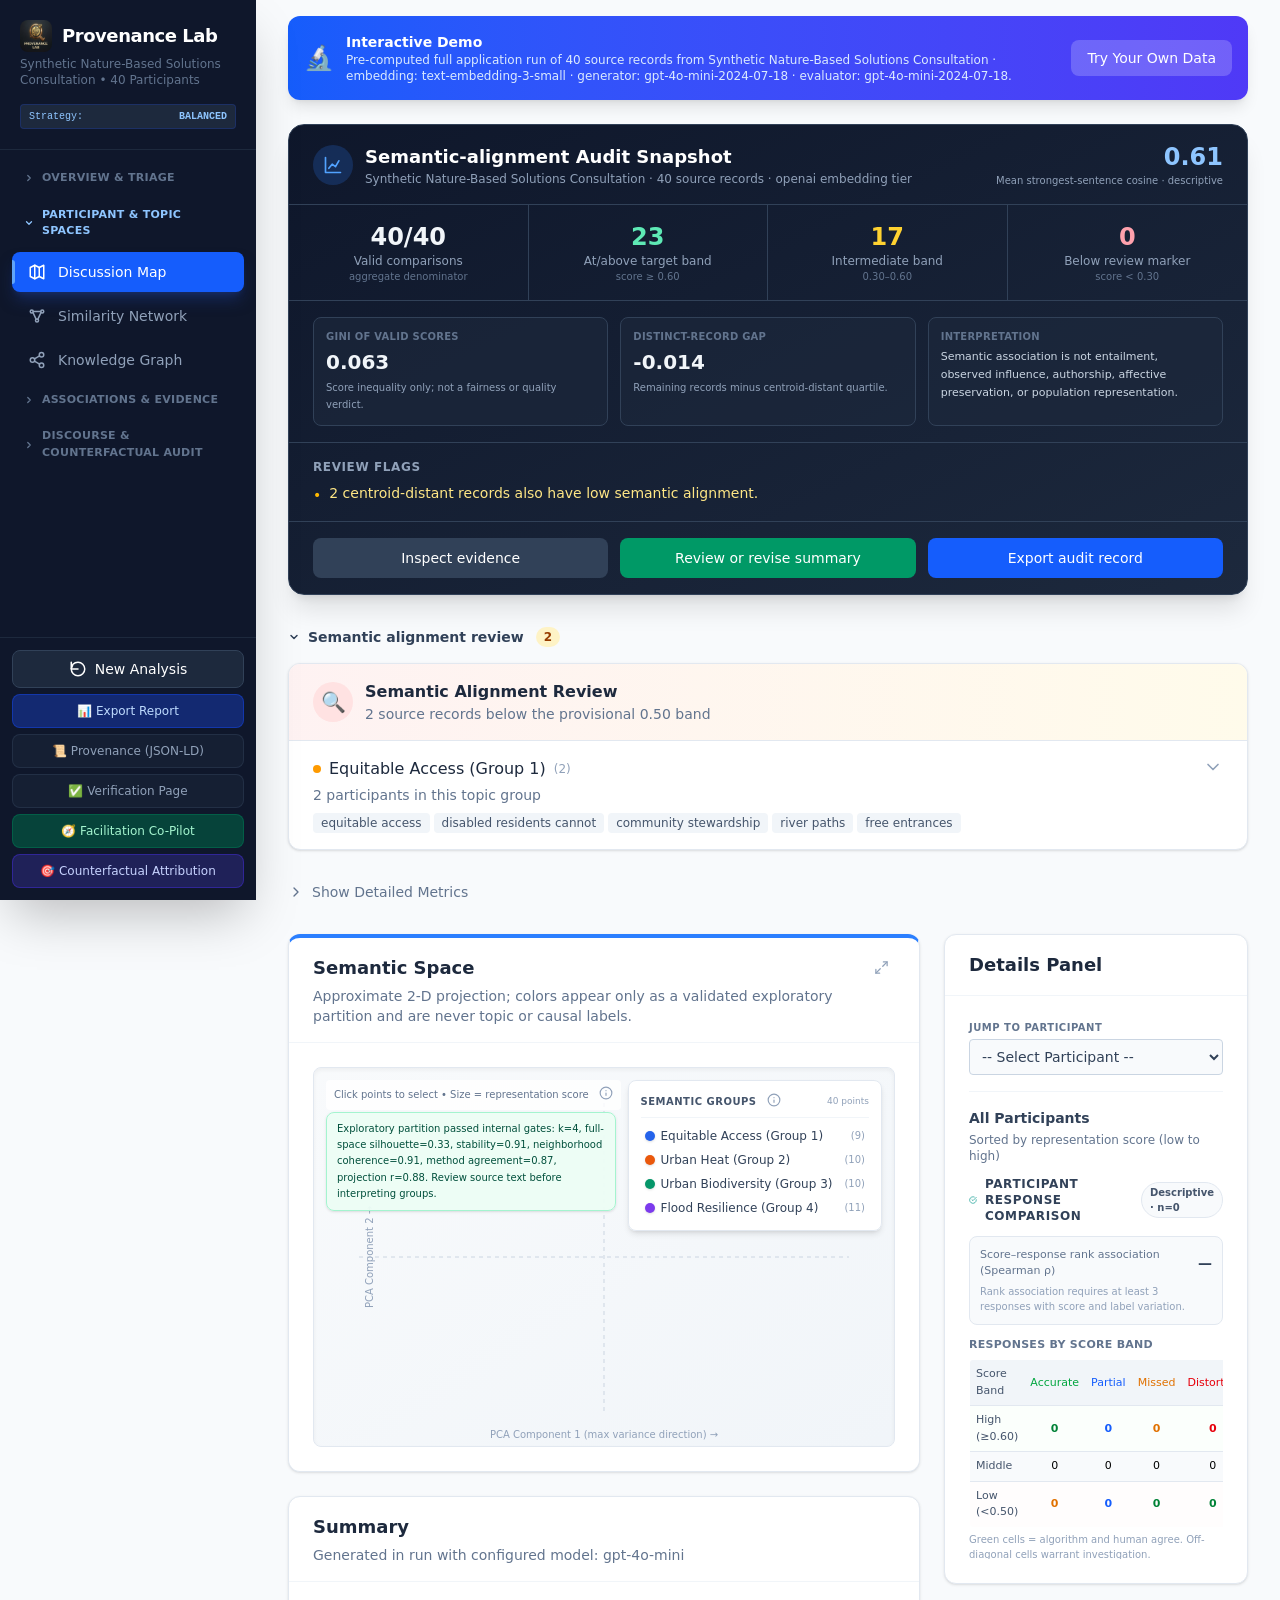
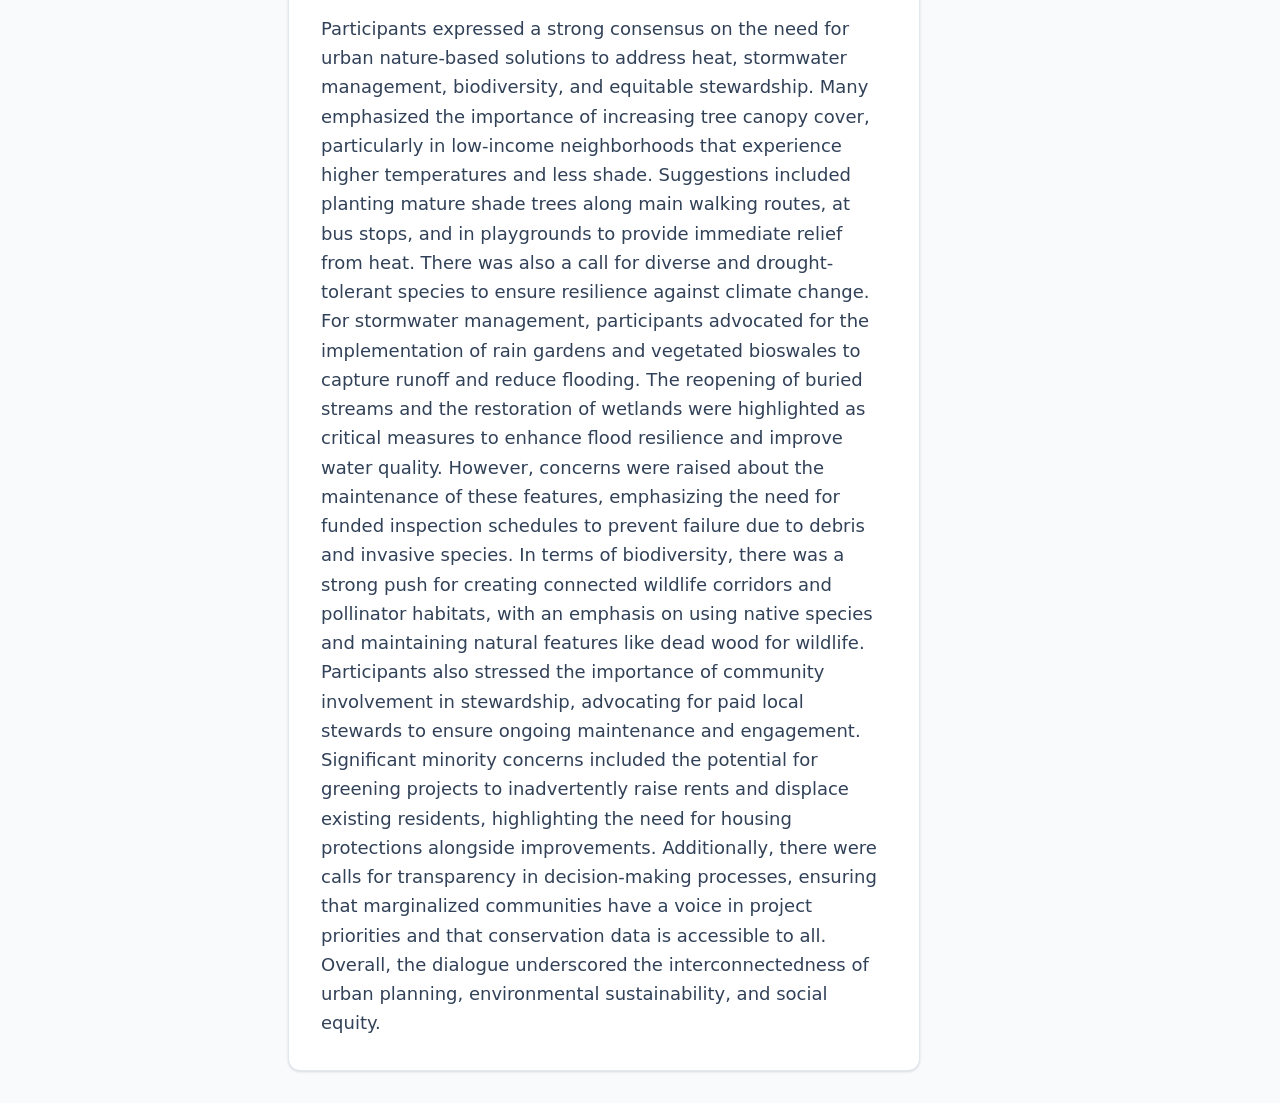
==== apps/provenance-lab/index.html @ aeed6535 "Deploy corrected claim attribution" ====
<!DOCTYPE html>
<html lang="en">
  <head>
    <meta charset="utf-8" />
    <meta name="viewport" content="width=device-width, initial-scale=1" />
    <title>Co-Creation Provenance Lab</title>
    <link rel="icon" href="/apps/provenance-lab/logo.png" type="image/png" />
    <style>
      body {
        background-color: #f8fafc;
        font-family: 'Inter', system-ui, -apple-system, sans-serif;
      }
      /* Custom scrollbar for dashboards */
      ::-webkit-scrollbar {
        width: 8px;
        height: 8px;
      }
      ::-webkit-scrollbar-track {
        background: #f1f5f9;
      }
      ::-webkit-scrollbar-thumb {
        background: #cbd5e1;
        border-radius: 4px;
      }
      ::-webkit-scrollbar-thumb:hover {
        background: #94a3b8;
      }
    </style>
    <script type="module" crossorigin src="/apps/provenance-lab/assets/index-n74JkhtL.js"></script>
    <link rel="modulepreload" crossorigin href="/apps/provenance-lab/assets/react-vendor-XotZlqrd.js">
    <link rel="modulepreload" crossorigin href="/apps/provenance-lab/assets/google-ai-D92hD_zm.js">
    <link rel="modulepreload" crossorigin href="/apps/provenance-lab/assets/charts-s6d1XQ6d.js">
    <link rel="stylesheet" crossorigin href="/apps/provenance-lab/assets/index-CuJKvtBa.css">
  </head>
  <body>
    <div id="root"></div>
</body>
</html>
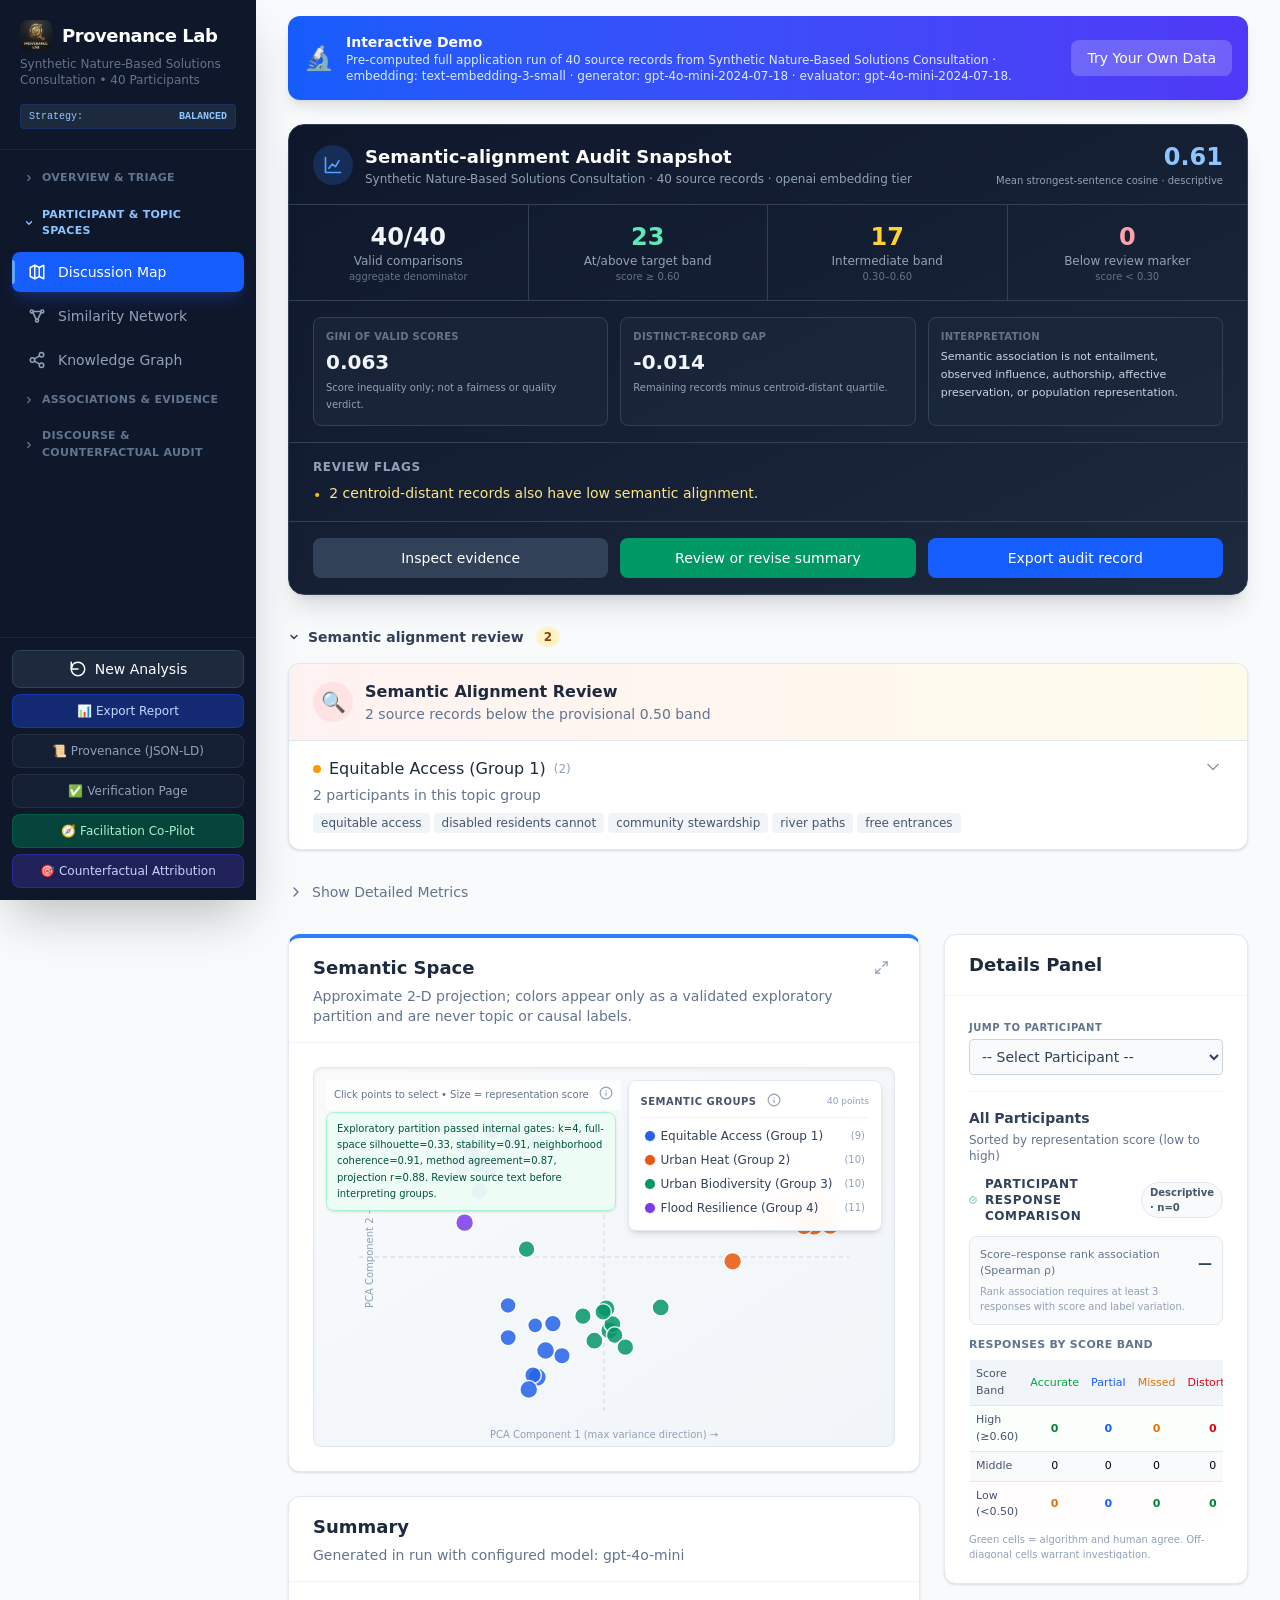
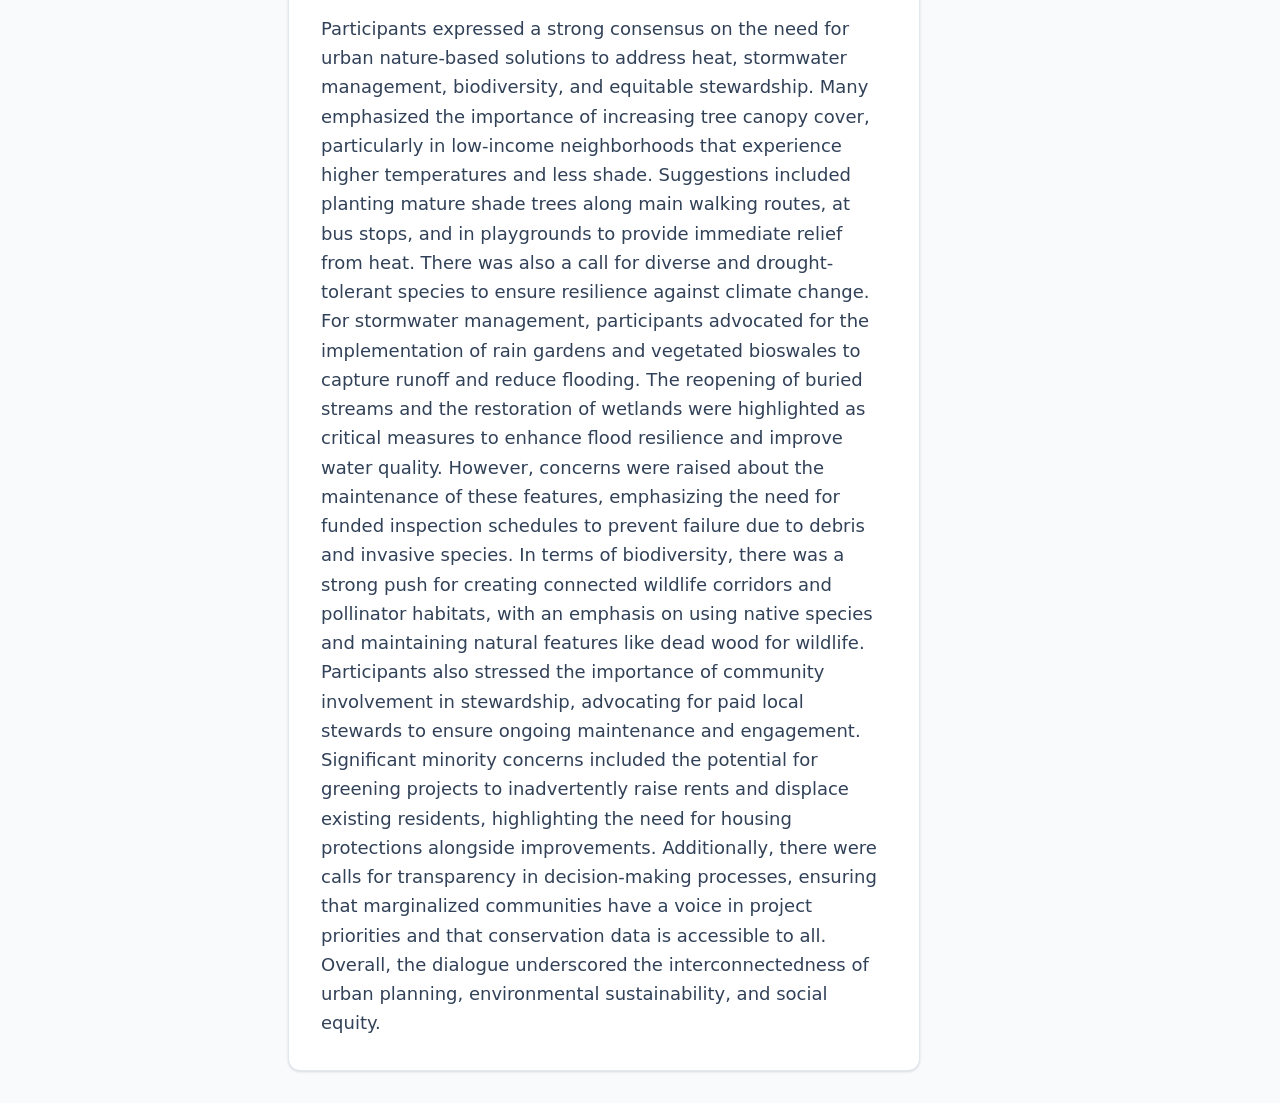
==== commit 907ceaae: "Deploy evidence audit safeguards" ====
--- a/apps/provenance-lab/index.html
+++ b/apps/provenance-lab/index.html
@@ -26,11 +26,11 @@
         background: #94a3b8;
       }
     </style>
-    <script type="module" crossorigin src="/apps/provenance-lab/assets/index-n74JkhtL.js"></script>
+    <script type="module" crossorigin src="/apps/provenance-lab/assets/index-FLfthWGL.js"></script>
     <link rel="modulepreload" crossorigin href="/apps/provenance-lab/assets/react-vendor-XotZlqrd.js">
     <link rel="modulepreload" crossorigin href="/apps/provenance-lab/assets/google-ai-D92hD_zm.js">
     <link rel="modulepreload" crossorigin href="/apps/provenance-lab/assets/charts-s6d1XQ6d.js">
-    <link rel="stylesheet" crossorigin href="/apps/provenance-lab/assets/index-CuJKvtBa.css">
+    <link rel="stylesheet" crossorigin href="/apps/provenance-lab/assets/index-DcPOq6tC.css">
   </head>
   <body>
     <div id="root"></div>
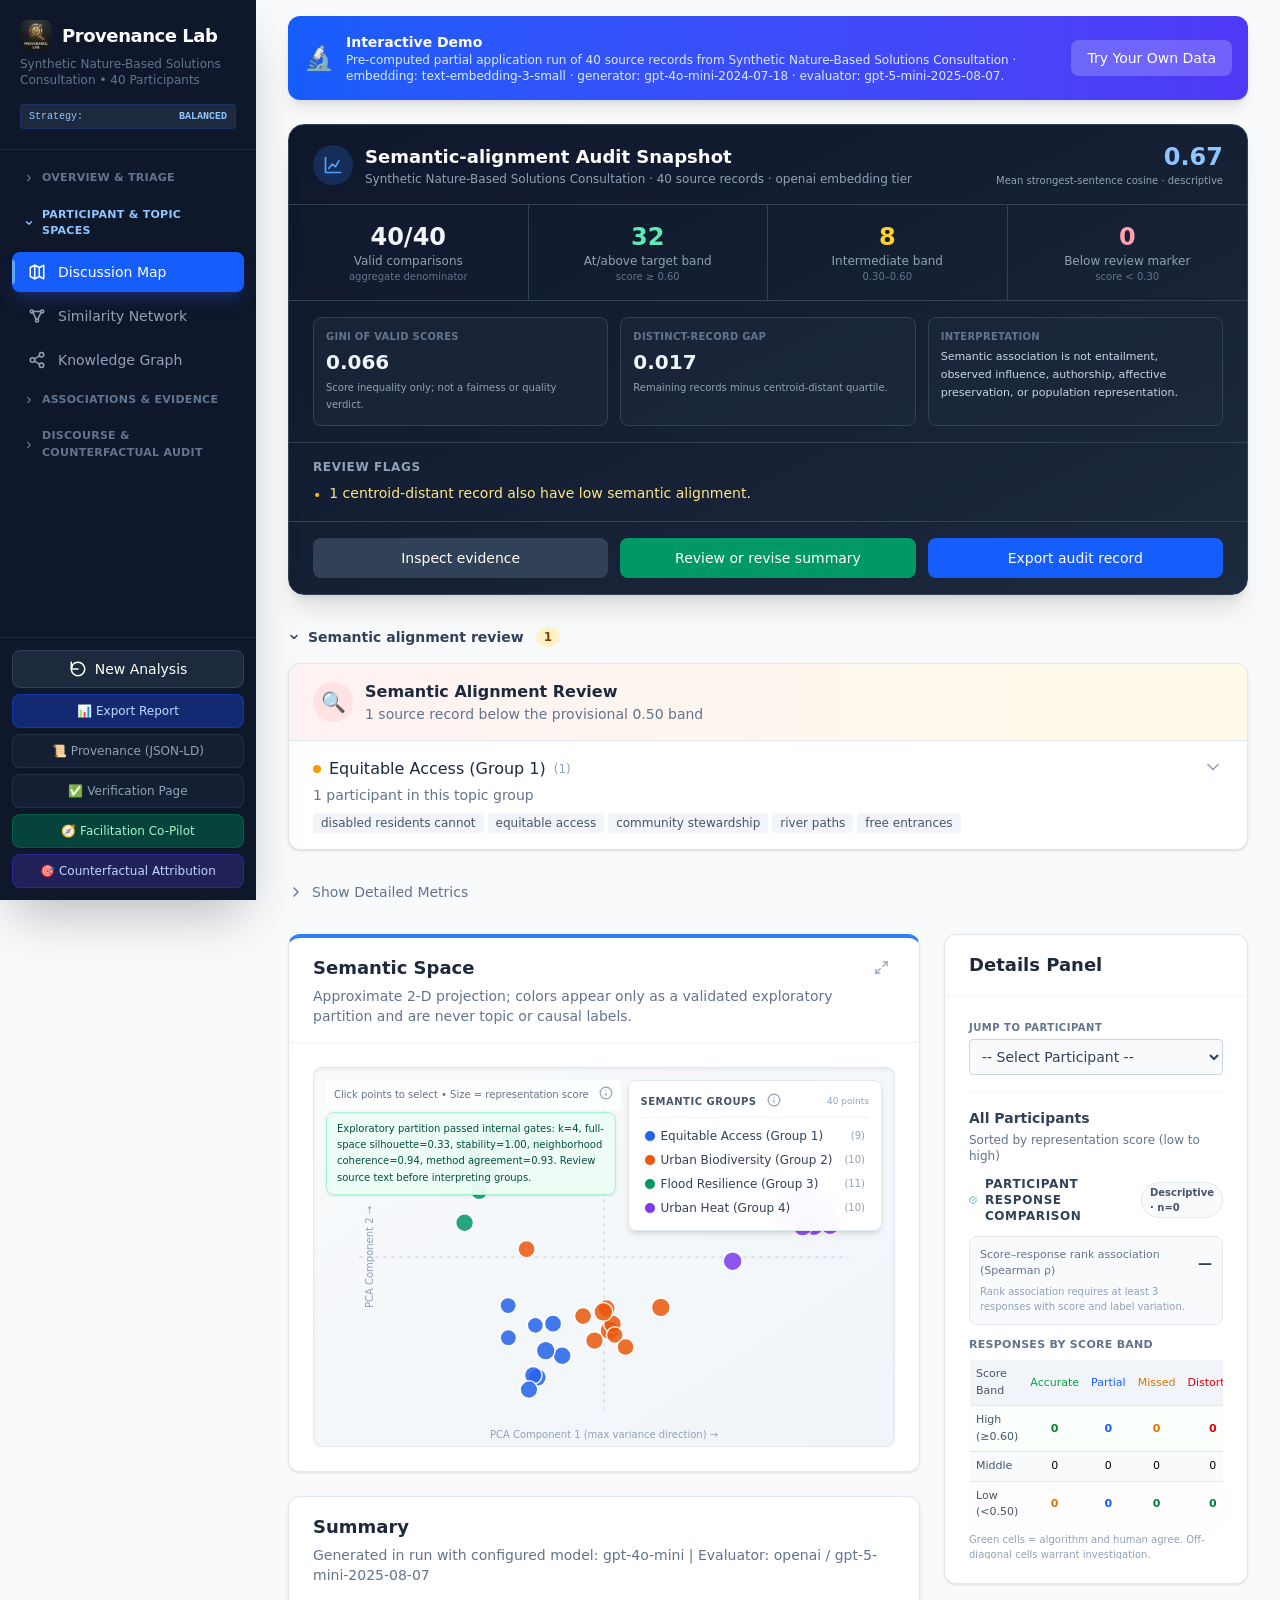
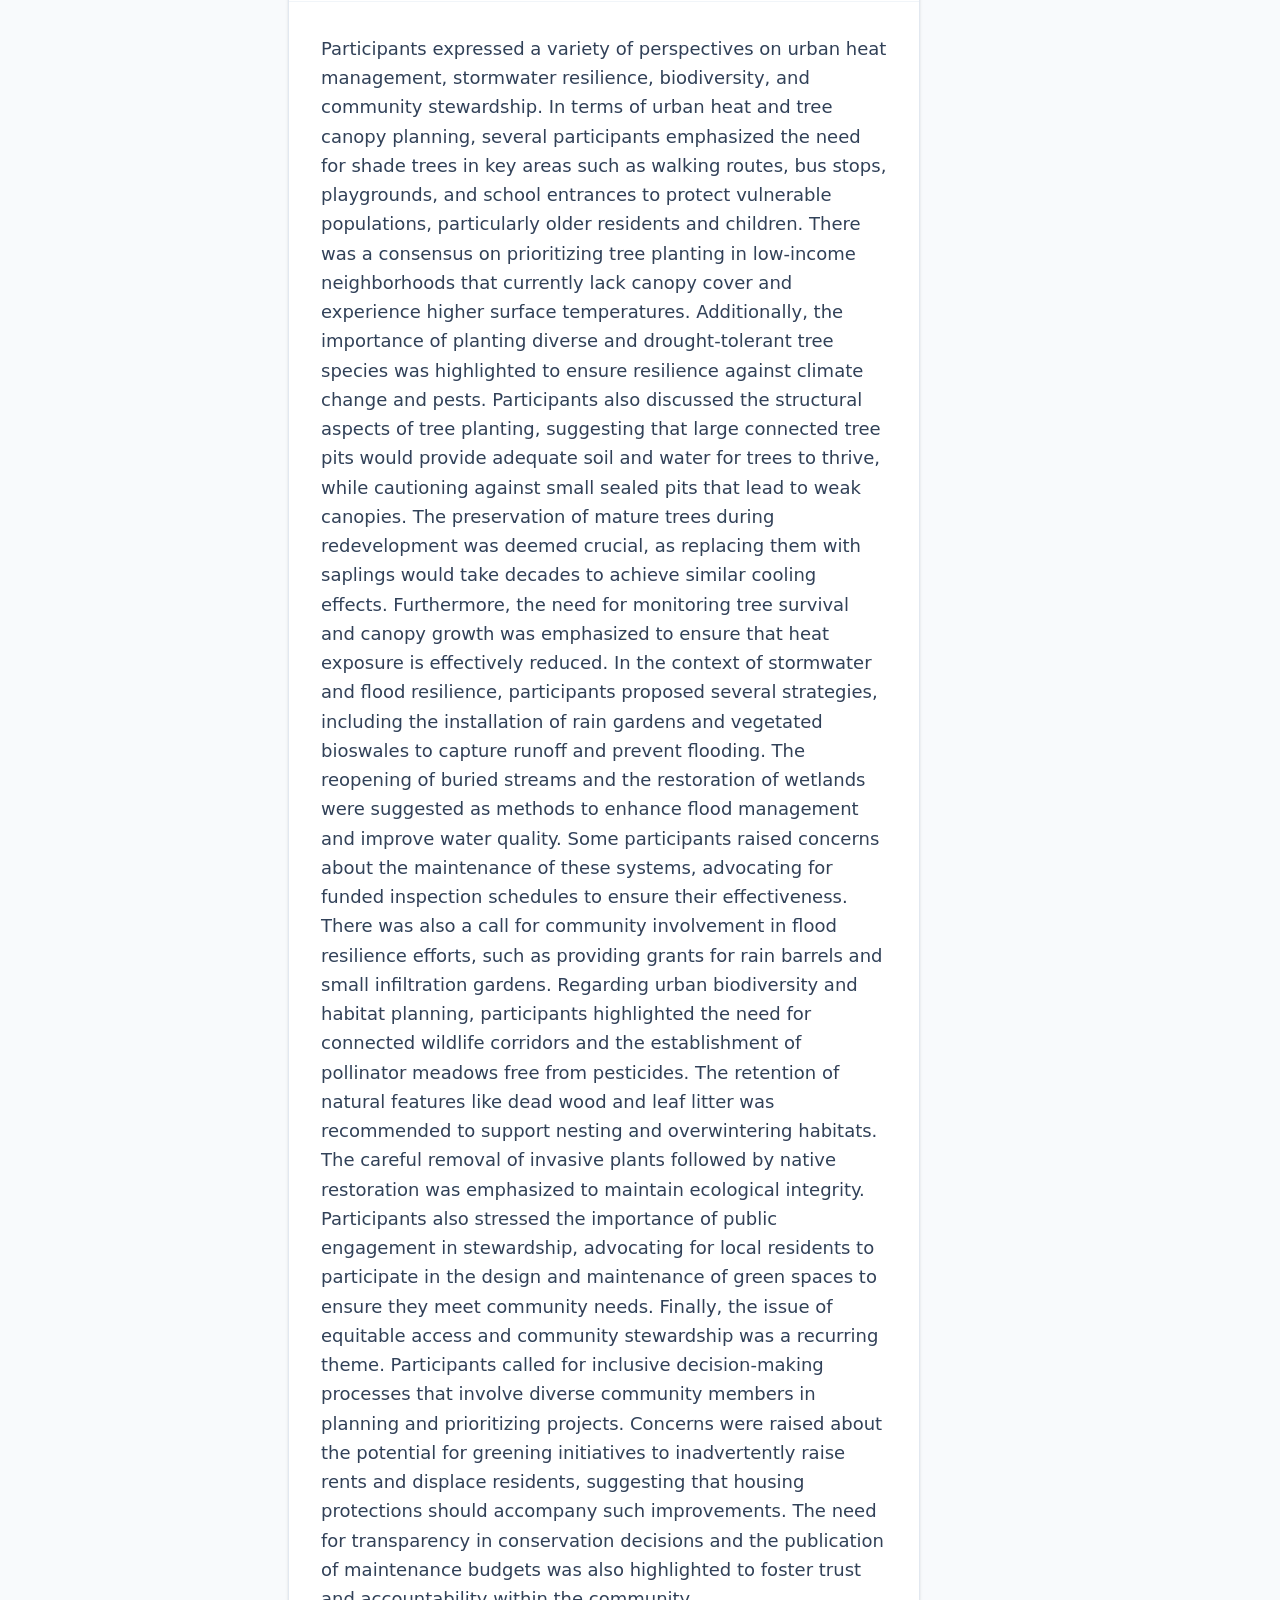
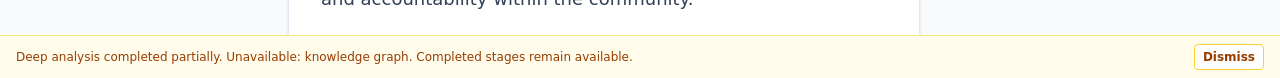
==== commit 086930c8: "Update Provenance Lab demo data" ====
--- a/apps/provenance-lab/index.html
+++ b/apps/provenance-lab/index.html
@@ -26,7 +26,7 @@
         background: #94a3b8;
       }
     </style>
-    <script type="module" crossorigin src="/apps/provenance-lab/assets/index-FLfthWGL.js"></script>
+    <script type="module" crossorigin src="/apps/provenance-lab/assets/index-BG4R-qv8.js"></script>
     <link rel="modulepreload" crossorigin href="/apps/provenance-lab/assets/react-vendor-XotZlqrd.js">
     <link rel="modulepreload" crossorigin href="/apps/provenance-lab/assets/google-ai-D92hD_zm.js">
     <link rel="modulepreload" crossorigin href="/apps/provenance-lab/assets/charts-s6d1XQ6d.js">
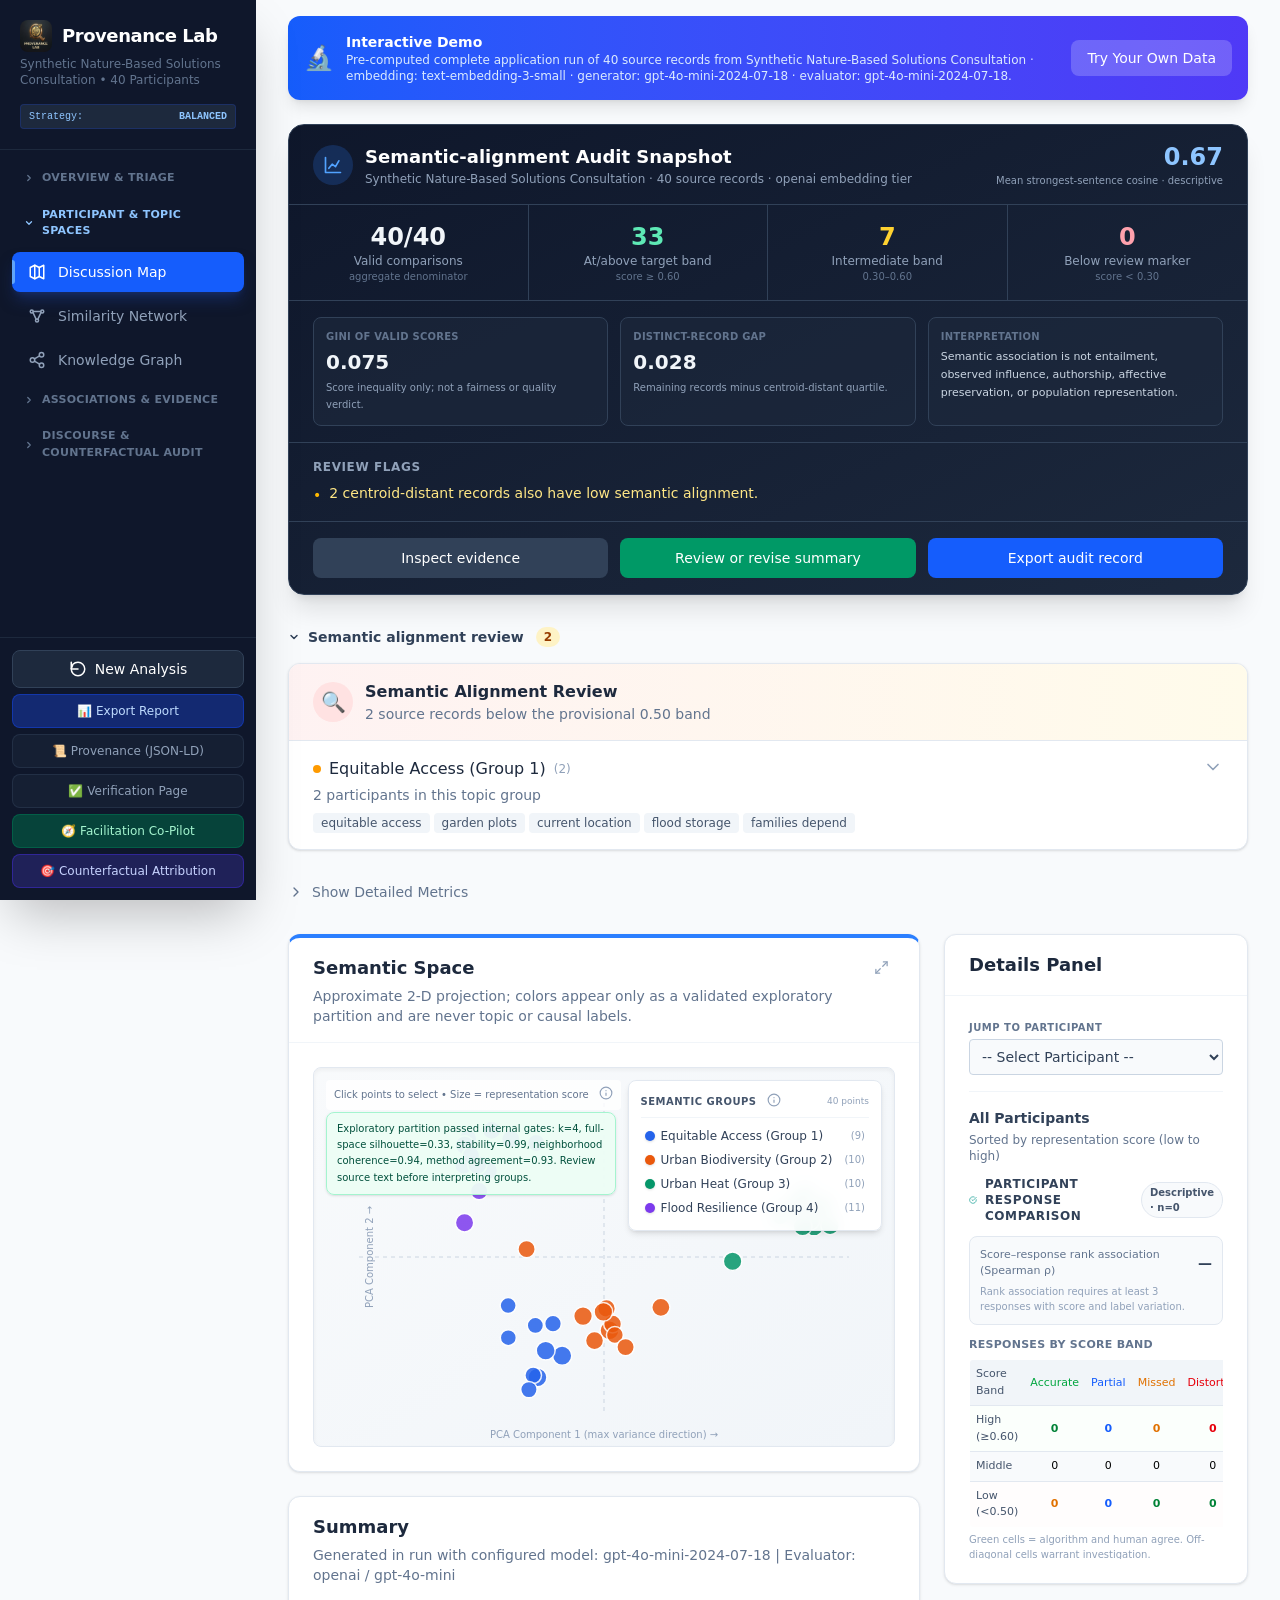
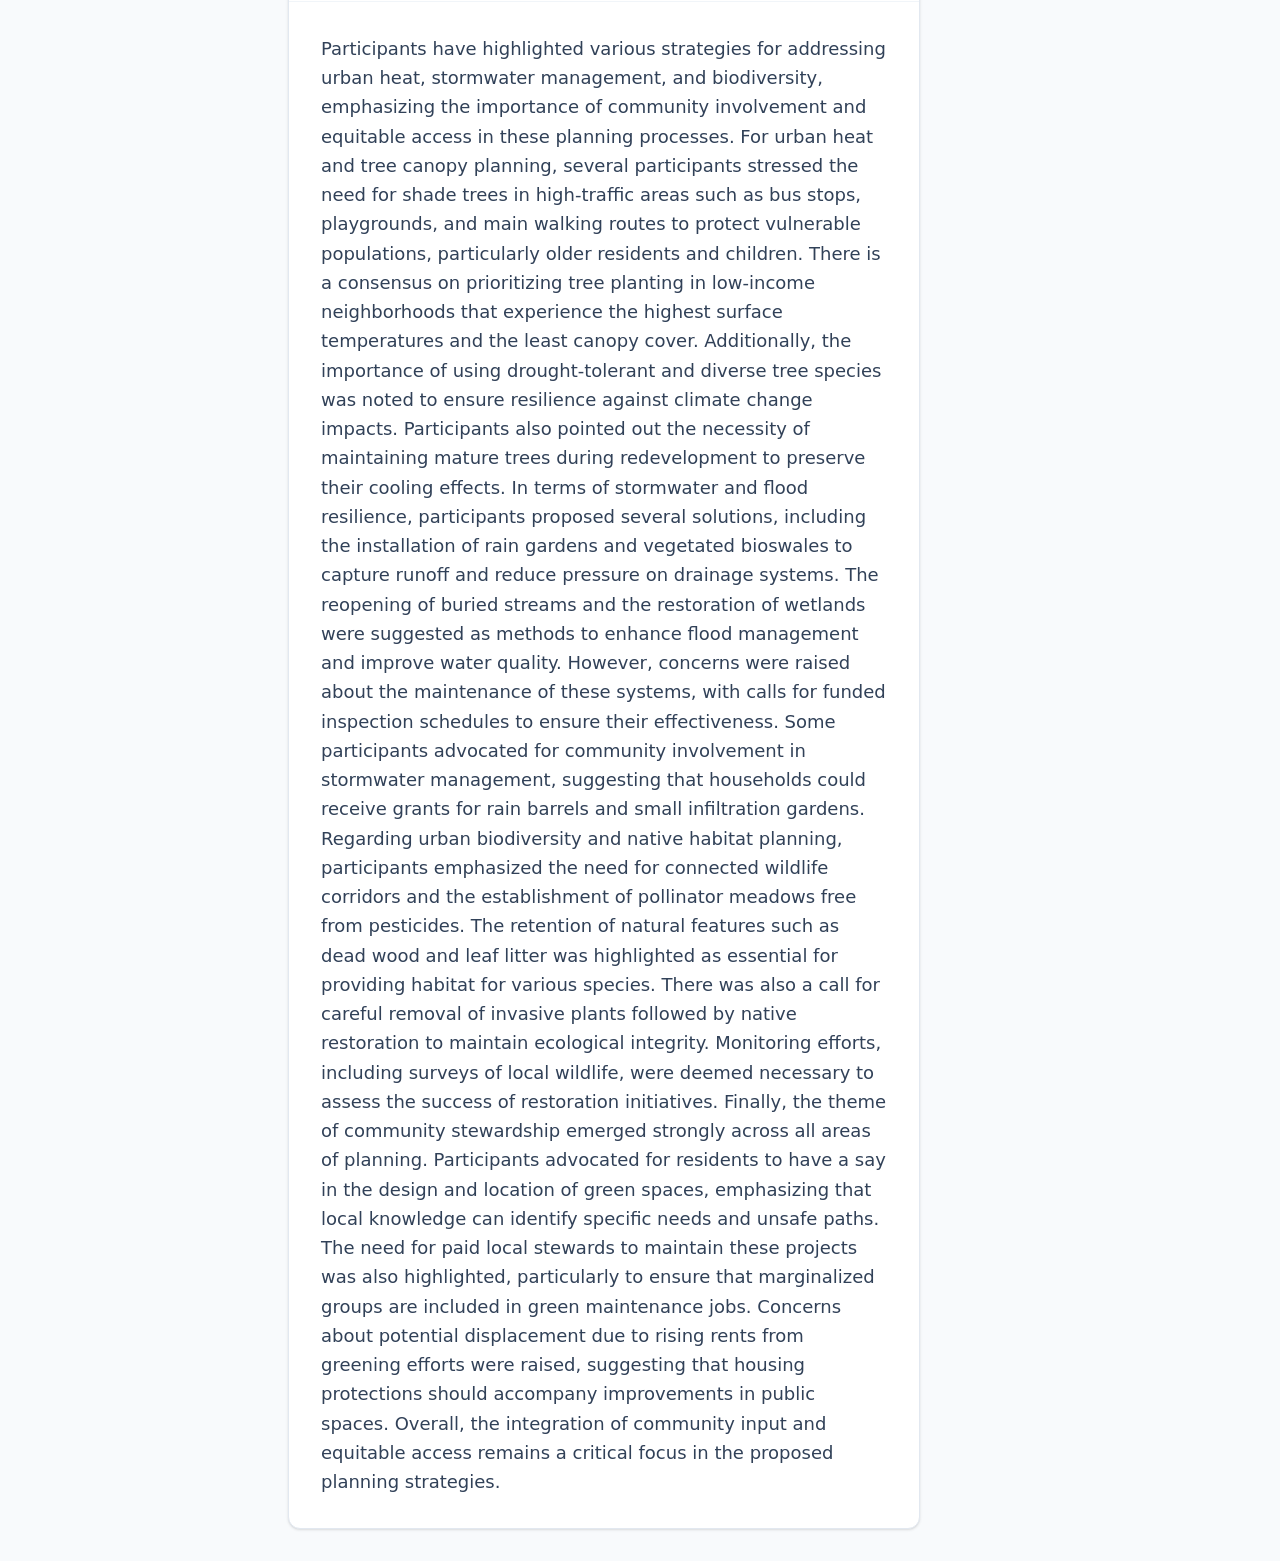
==== commit 08c4d87d: "Publish complete Provenance Lab demo" ====
--- a/apps/provenance-lab/index.html
+++ b/apps/provenance-lab/index.html
@@ -26,11 +26,11 @@
         background: #94a3b8;
       }
     </style>
-    <script type="module" crossorigin src="/apps/provenance-lab/assets/index-BG4R-qv8.js"></script>
+    <script type="module" crossorigin src="/apps/provenance-lab/assets/index-dE9ySc-2.js"></script>
     <link rel="modulepreload" crossorigin href="/apps/provenance-lab/assets/react-vendor-XotZlqrd.js">
     <link rel="modulepreload" crossorigin href="/apps/provenance-lab/assets/google-ai-D92hD_zm.js">
     <link rel="modulepreload" crossorigin href="/apps/provenance-lab/assets/charts-s6d1XQ6d.js">
-    <link rel="stylesheet" crossorigin href="/apps/provenance-lab/assets/index-DcPOq6tC.css">
+    <link rel="stylesheet" crossorigin href="/apps/provenance-lab/assets/index-Bpl0chtq.css">
   </head>
   <body>
     <div id="root"></div>
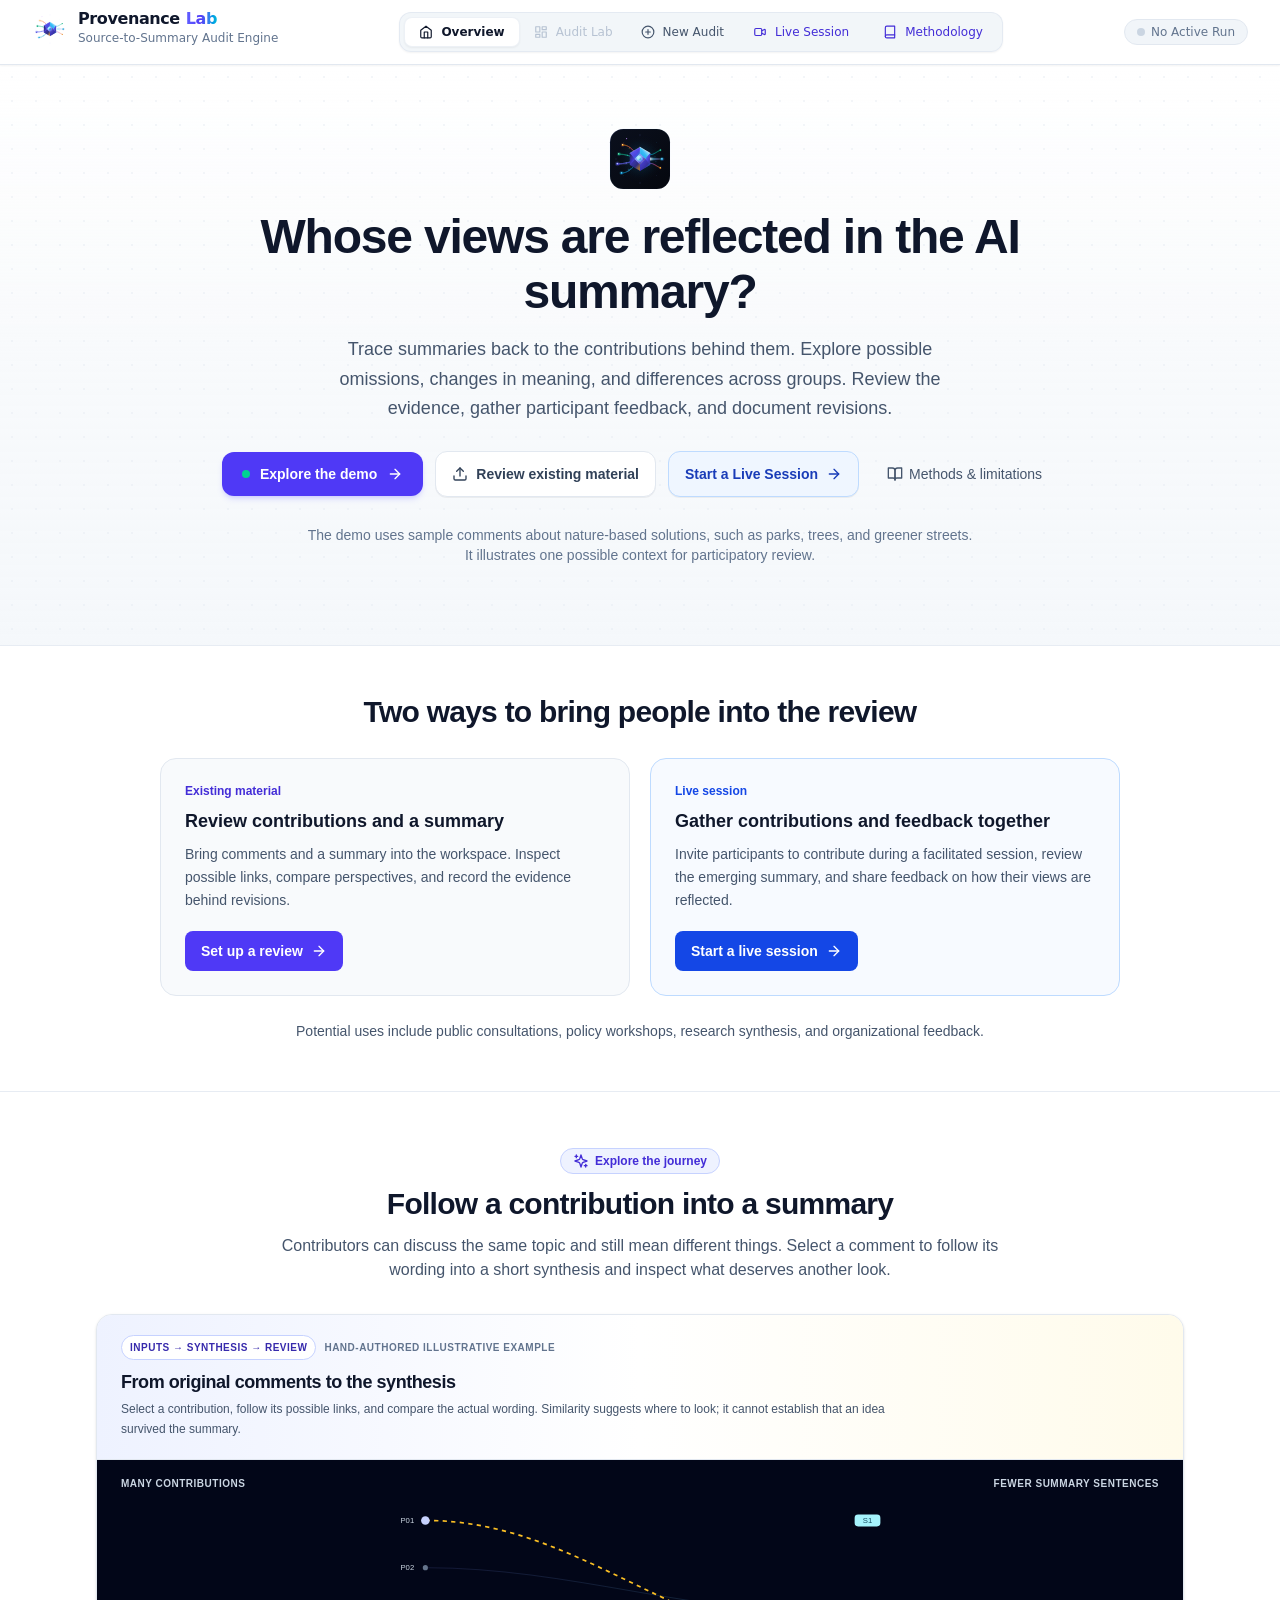
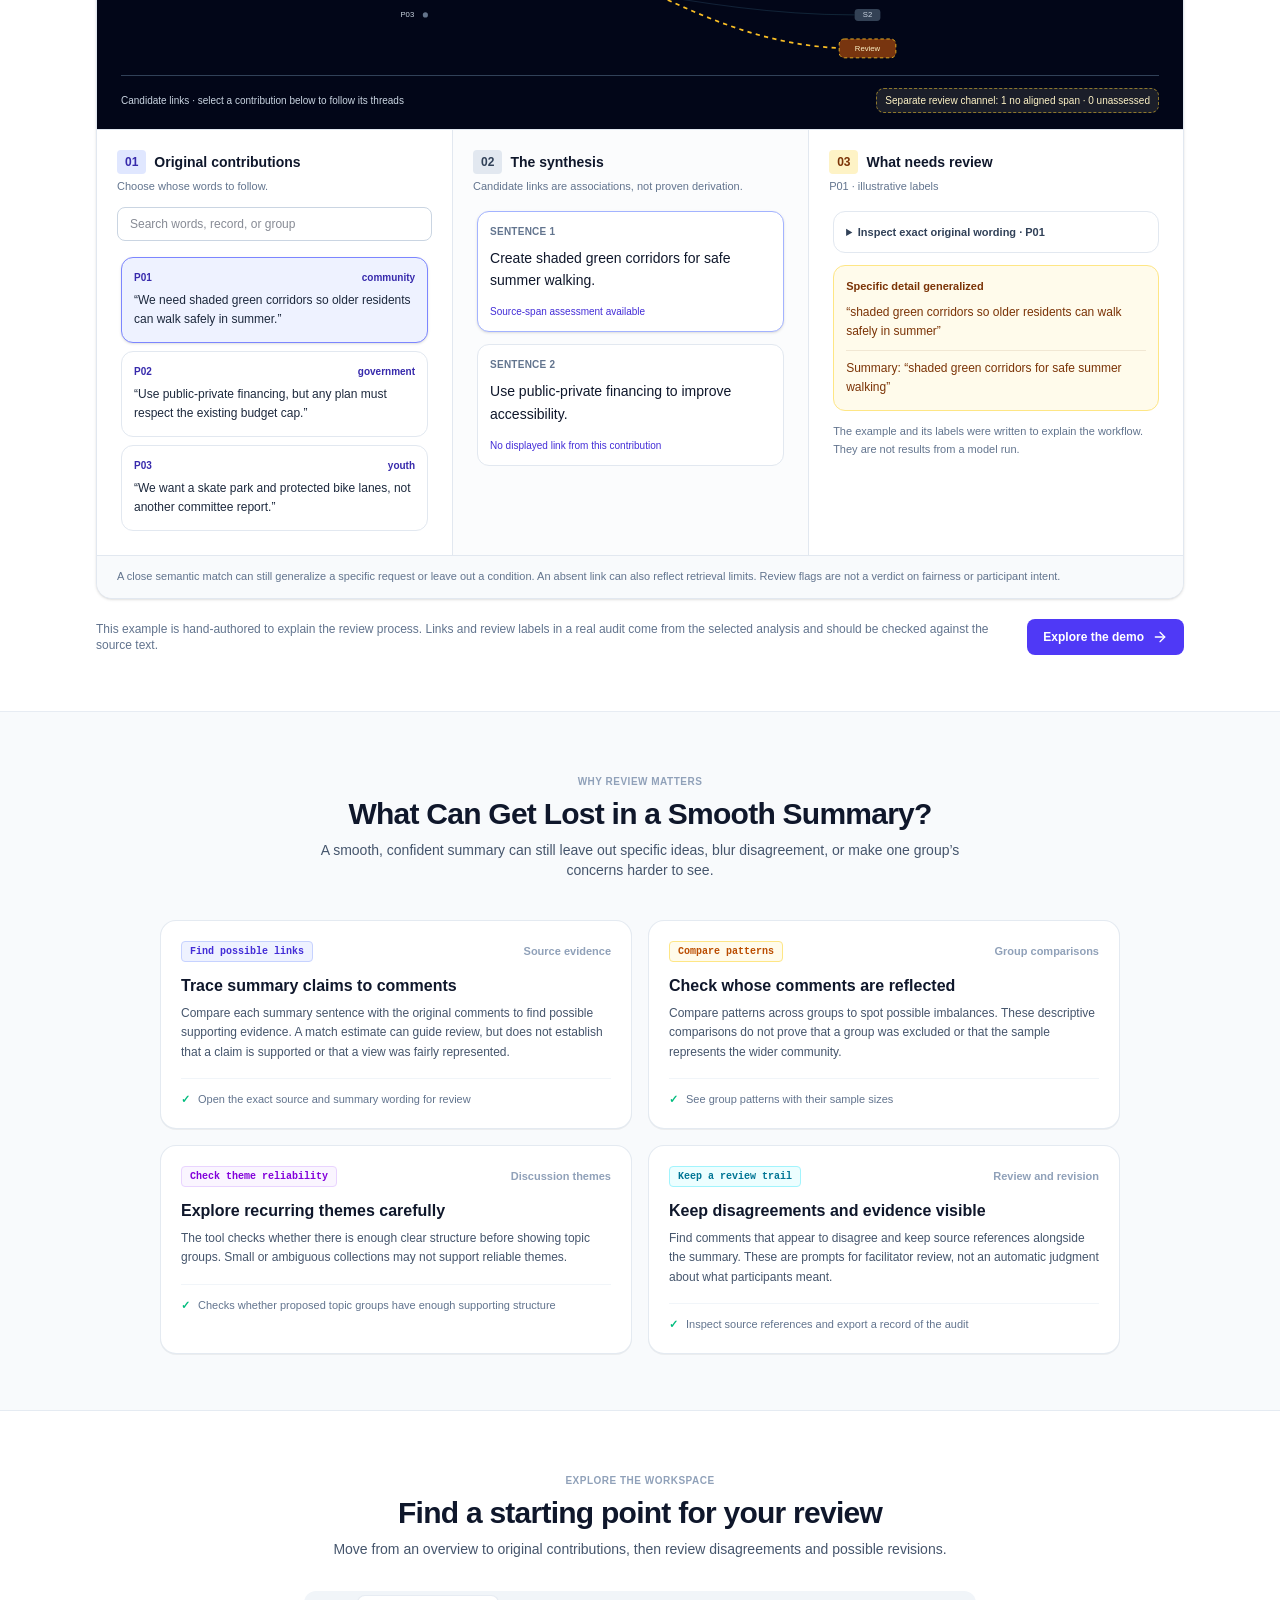
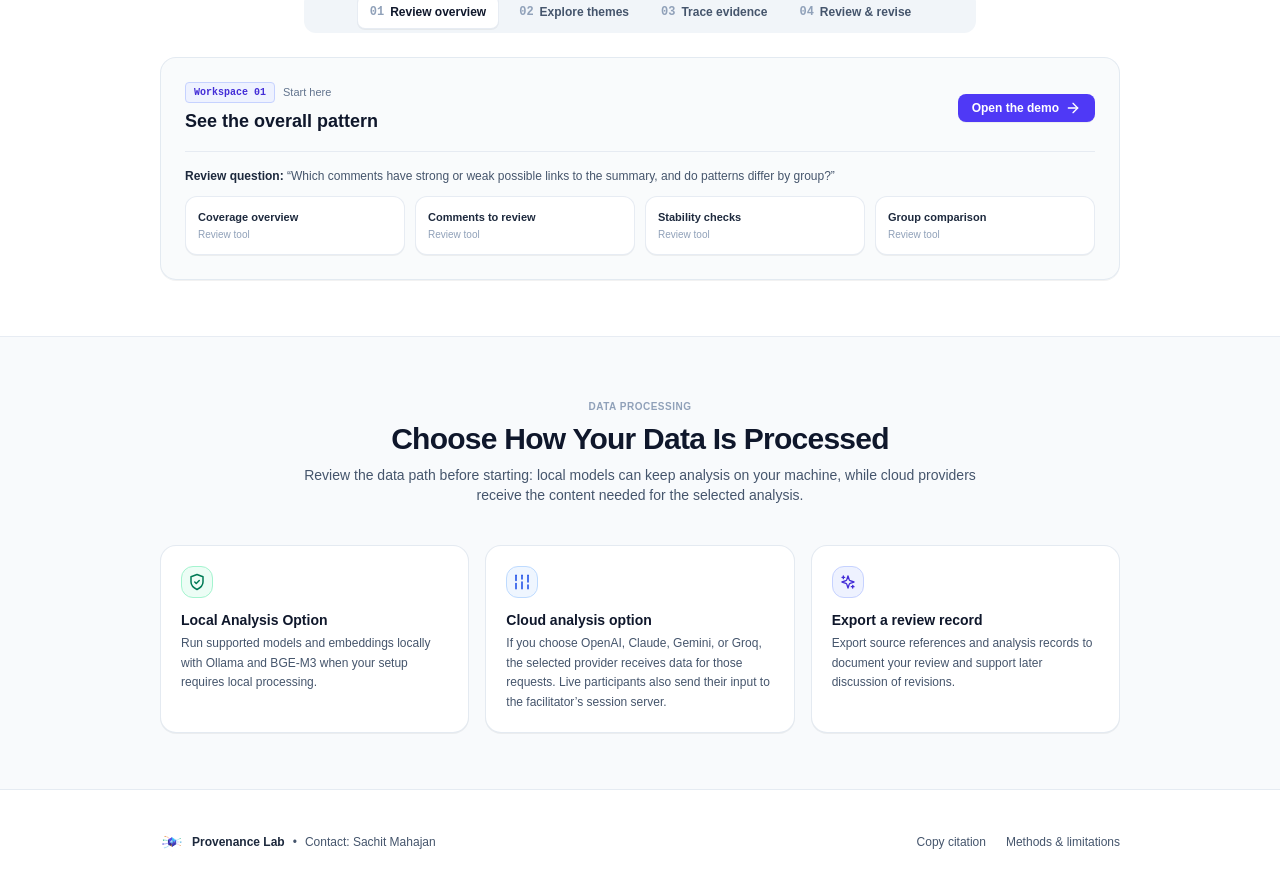
==== commit ddd4f828: "Deploy updated Provenance Lab and saved revision demo" ====
--- a/apps/provenance-lab/index.html
+++ b/apps/provenance-lab/index.html
@@ -3,8 +3,8 @@
   <head>
     <meta charset="utf-8" />
     <meta name="viewport" content="width=device-width, initial-scale=1" />
-    <title>Co-Creation Provenance Lab</title>
-    <link rel="icon" href="/apps/provenance-lab/logo.png" type="image/png" />
+    <title>Provenance Lab — Source-to-Summary Representation & Alignment Audit</title>
+    <link rel="icon" href="/apps/provenance-lab/logo-new.svg" type="image/svg+xml" />
     <style>
       body {
         background-color: #f8fafc;
@@ -26,11 +26,11 @@
         background: #94a3b8;
       }
     </style>
-    <script type="module" crossorigin src="/apps/provenance-lab/assets/index-dE9ySc-2.js"></script>
+    <script type="module" crossorigin src="/apps/provenance-lab/assets/index-BHAaagUH.js"></script>
     <link rel="modulepreload" crossorigin href="/apps/provenance-lab/assets/react-vendor-XotZlqrd.js">
     <link rel="modulepreload" crossorigin href="/apps/provenance-lab/assets/google-ai-D92hD_zm.js">
     <link rel="modulepreload" crossorigin href="/apps/provenance-lab/assets/charts-s6d1XQ6d.js">
-    <link rel="stylesheet" crossorigin href="/apps/provenance-lab/assets/index-Bpl0chtq.css">
+    <link rel="stylesheet" crossorigin href="/apps/provenance-lab/assets/index-BvPS-ocM.css">
   </head>
   <body>
     <div id="root"></div>
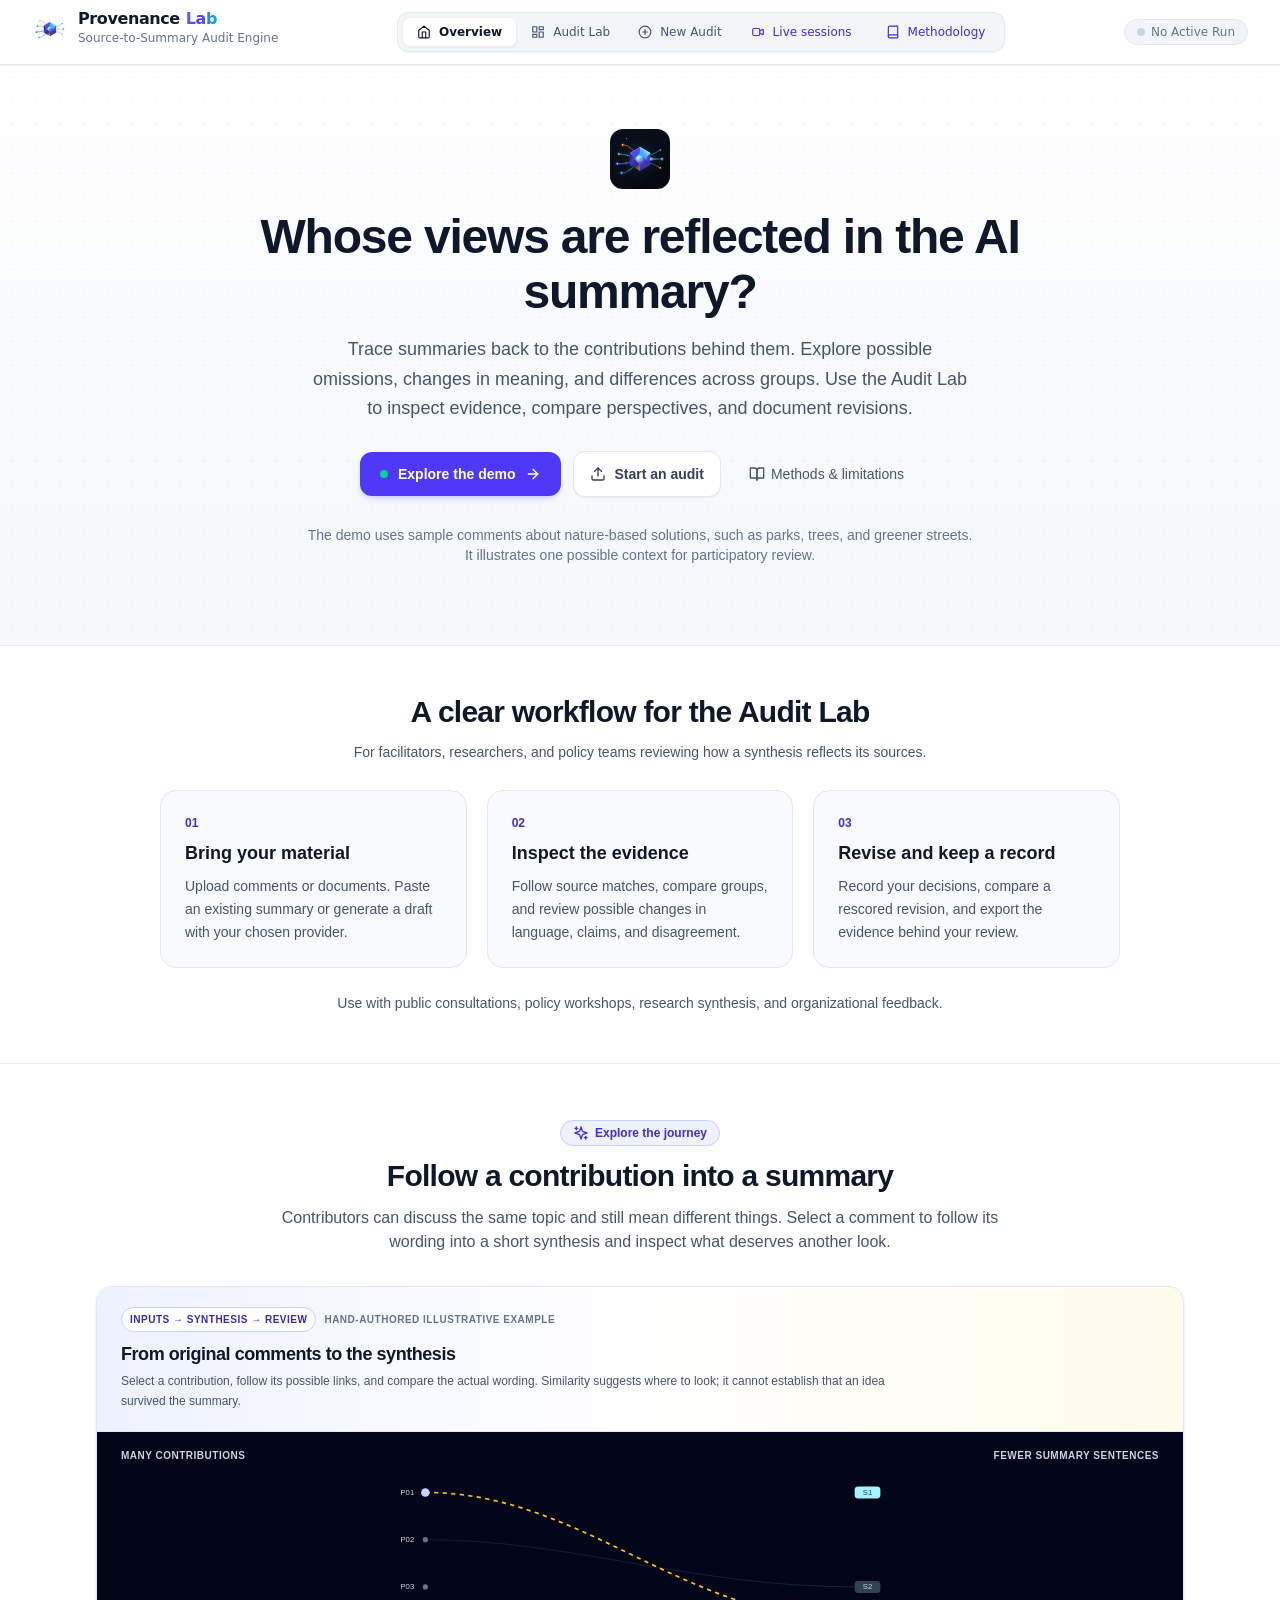
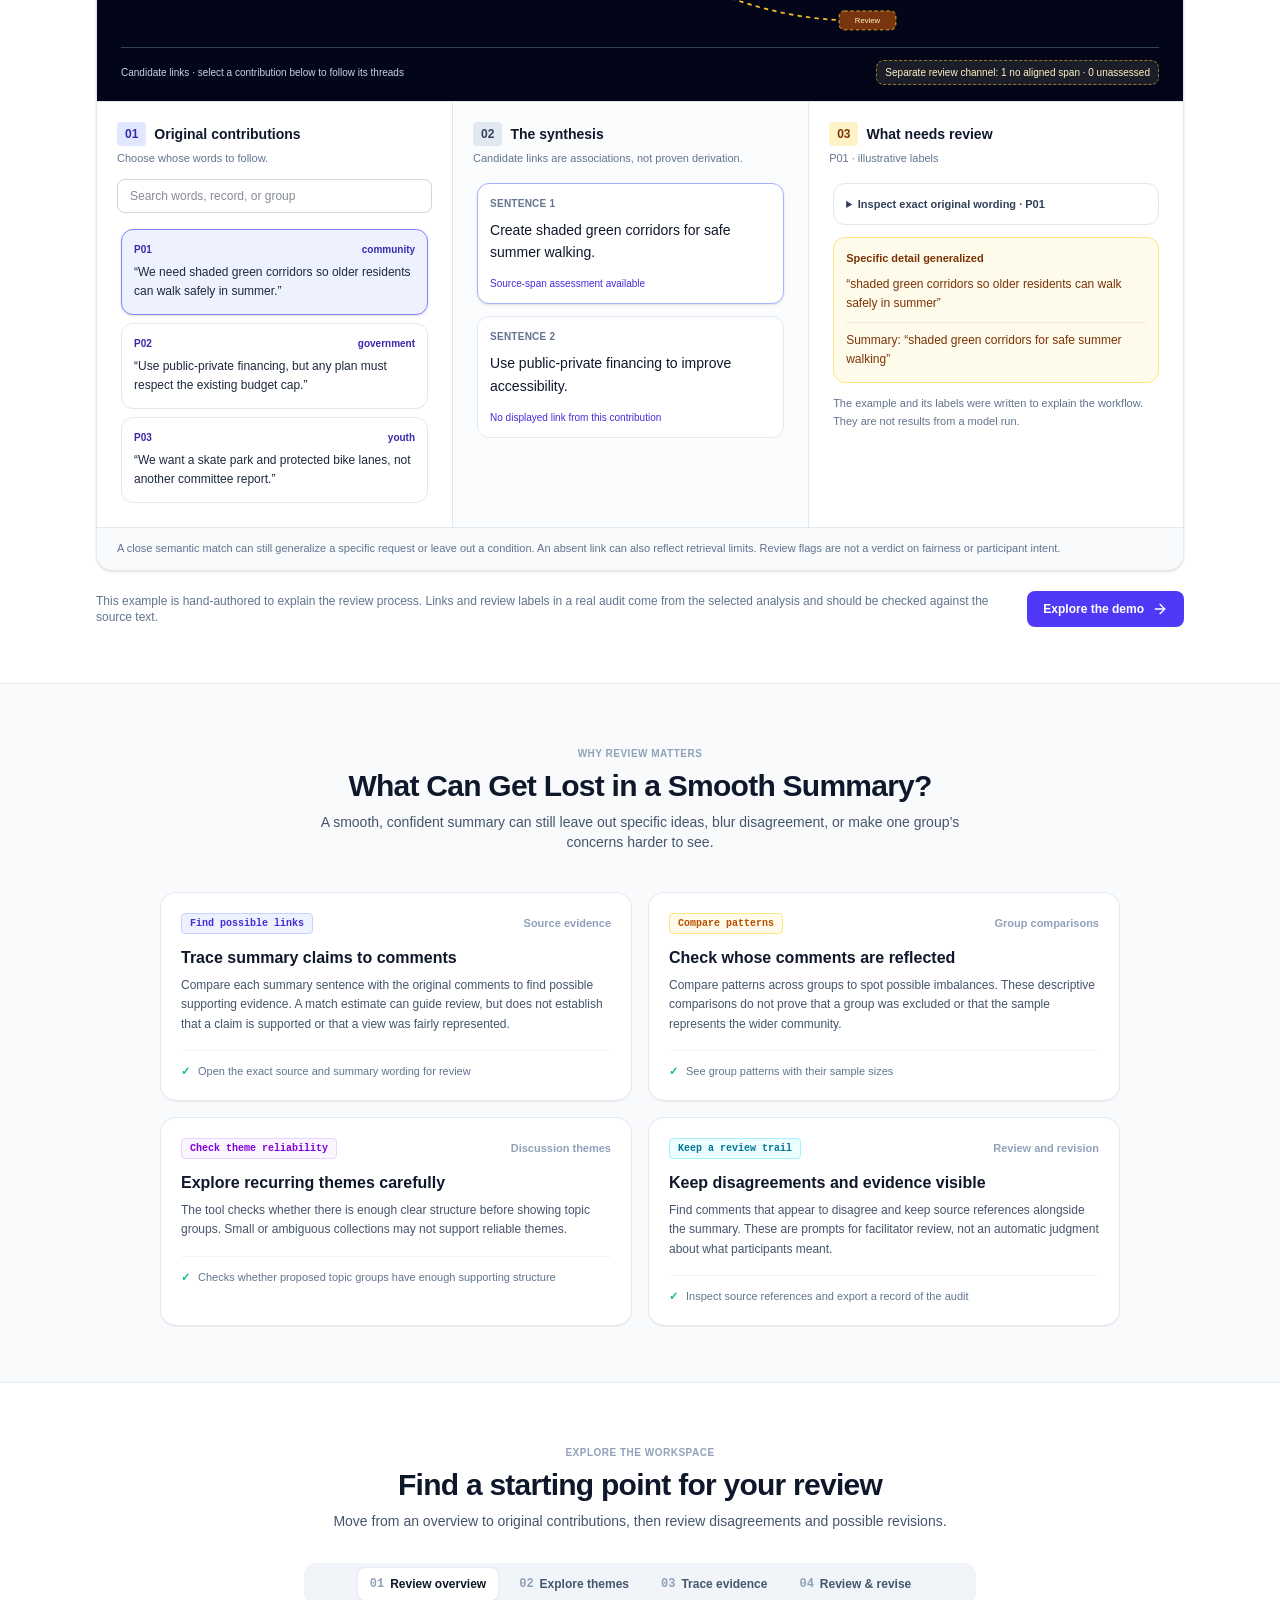
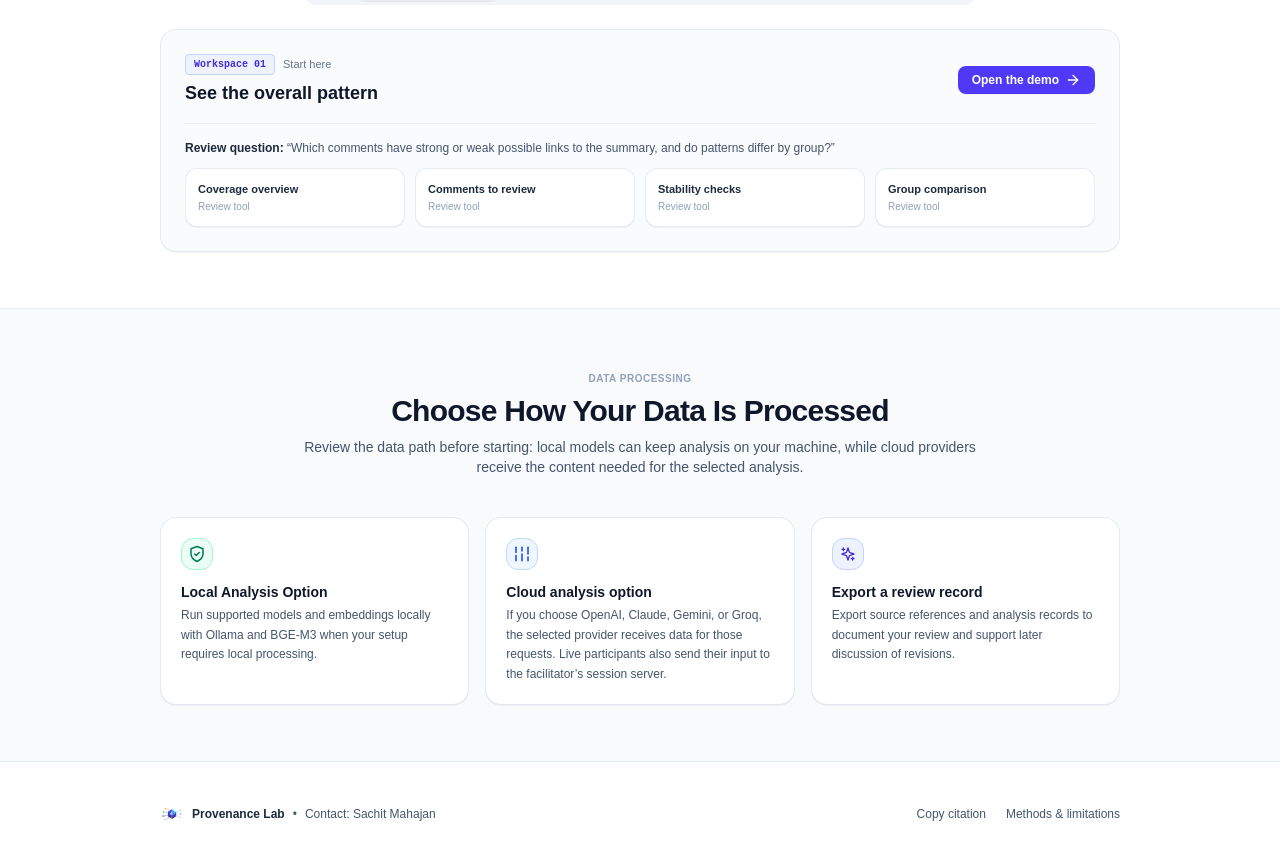
==== commit d35b5e70: "Publish Audit Lab focus and optional live session setup" ====
--- a/apps/provenance-lab/index.html
+++ b/apps/provenance-lab/index.html
@@ -26,11 +26,11 @@
         background: #94a3b8;
       }
     </style>
-    <script type="module" crossorigin src="/apps/provenance-lab/assets/index-BHAaagUH.js"></script>
+    <script type="module" crossorigin src="/apps/provenance-lab/assets/index-Cka3QP6M.js"></script>
     <link rel="modulepreload" crossorigin href="/apps/provenance-lab/assets/react-vendor-XotZlqrd.js">
     <link rel="modulepreload" crossorigin href="/apps/provenance-lab/assets/google-ai-D92hD_zm.js">
     <link rel="modulepreload" crossorigin href="/apps/provenance-lab/assets/charts-s6d1XQ6d.js">
-    <link rel="stylesheet" crossorigin href="/apps/provenance-lab/assets/index-BvPS-ocM.css">
+    <link rel="stylesheet" crossorigin href="/apps/provenance-lab/assets/index-qPVtVO91.css">
   </head>
   <body>
     <div id="root"></div>
